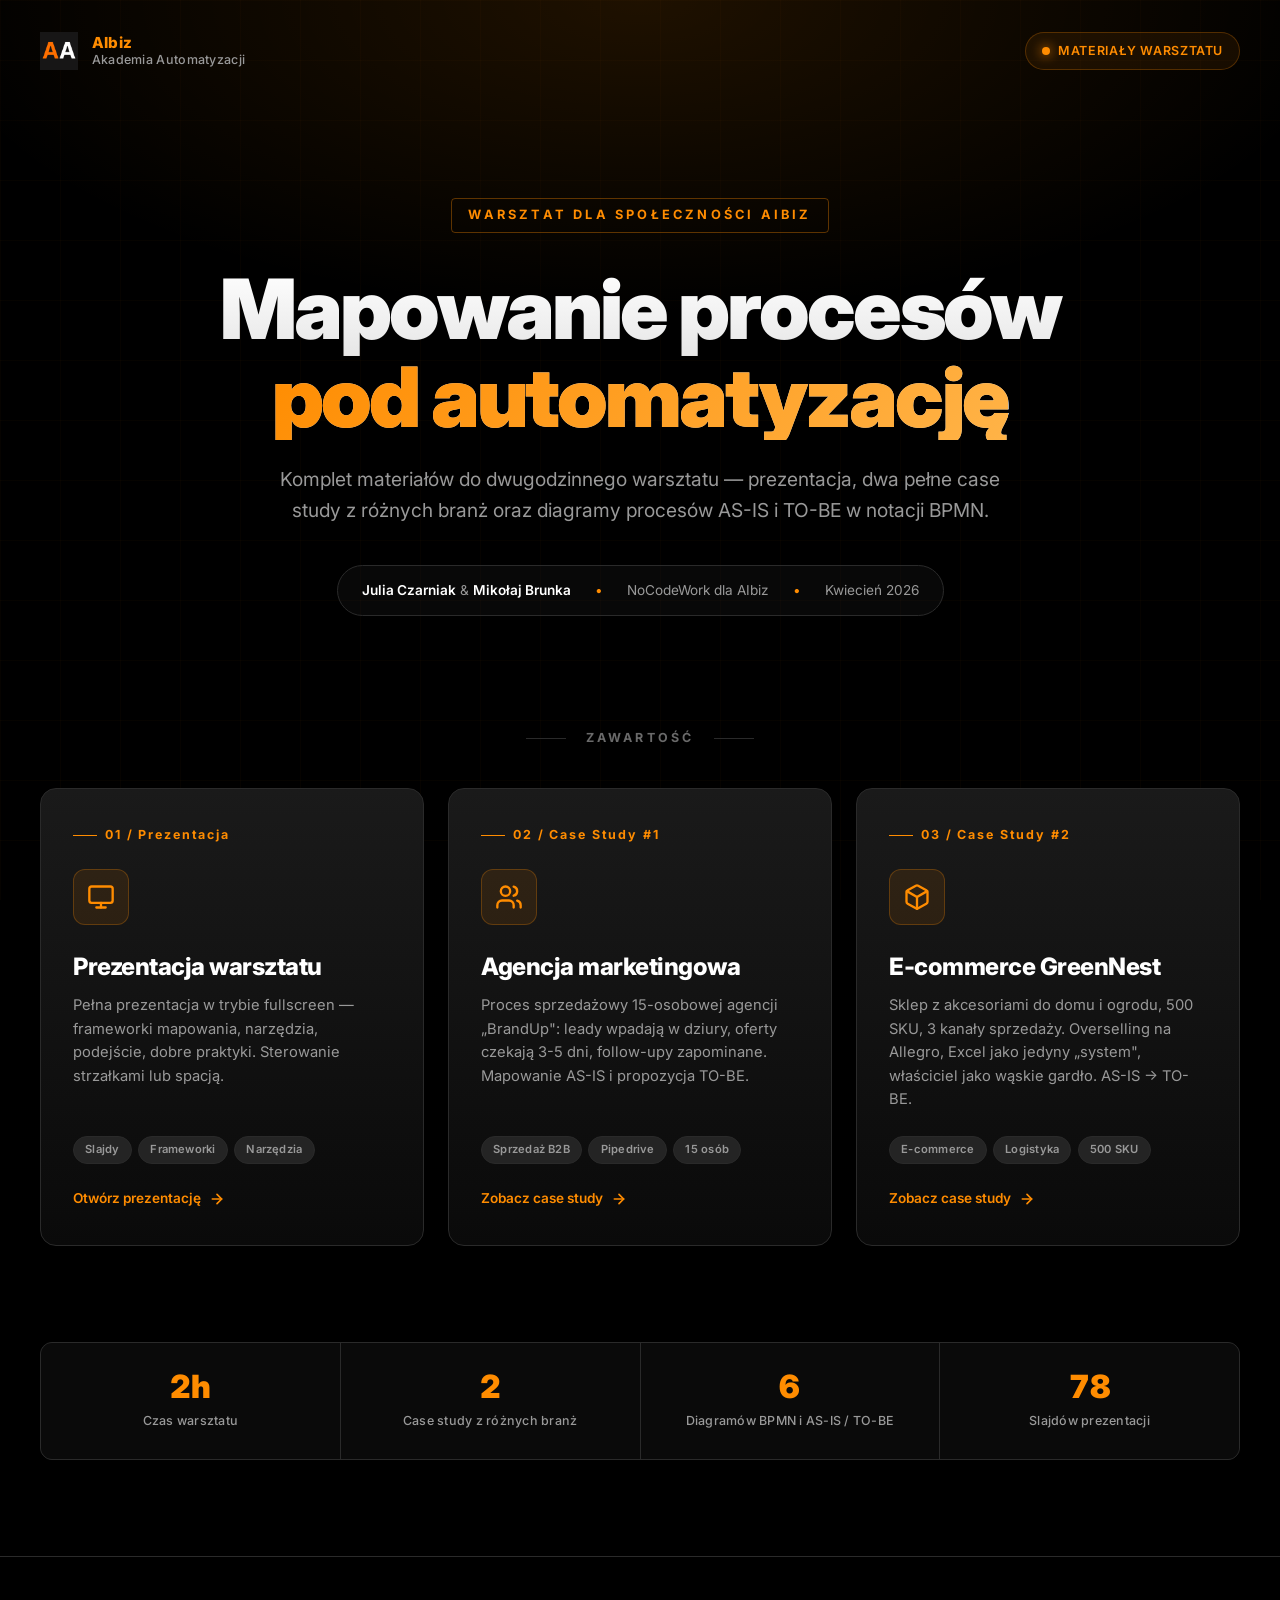
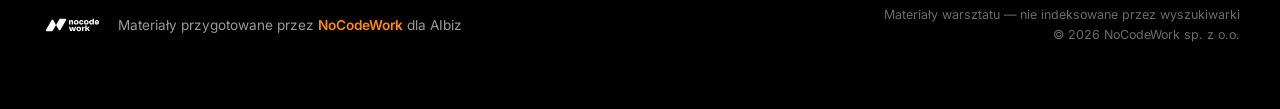
==== index.html @ ae474ed1 "Initial: hub + 2 case studies + prezentacja Materiały warsztatu AIbiz "Mapowanie procesów pod automa" ====
<!DOCTYPE html>
<html lang="pl">
<head>
<meta charset="UTF-8">
<meta name="viewport" content="width=device-width, initial-scale=1.0">
<meta name="robots" content="noindex, nofollow">
<title>Mapowanie procesów pod automatyzację — Warsztat AIbiz</title>
<meta name="description" content="Materiały warsztatu AIbiz — Mapowanie procesów pod automatyzację. Przygotowane przez NoCodeWork.">
<link rel="icon" type="image/png" href="assets/logo-aibiz.png">
<style>
  @import url('https://fonts.googleapis.com/css2?family=Inter:wght@300;400;500;600;700;800;900&display=swap');

  :root {
    --orange: #FF8C00;
    --orange-soft: #FFB347;
    --black: #000000;
    --black-2: #0A0A0A;
    --black-3: #1A1A1A;
    --black-4: #242424;
    --line: #2A2A2A;
    --white: #FFFFFF;
    --dim: #999999;
    --dim-2: #6A6A6A;
  }

  * { margin: 0; padding: 0; box-sizing: border-box; }

  html { scroll-behavior: smooth; }

  body {
    background: var(--black);
    color: var(--white);
    font-family: 'Inter', -apple-system, system-ui, sans-serif;
    font-weight: 400;
    line-height: 1.6;
    -webkit-font-smoothing: antialiased;
    min-height: 100vh;
    overflow-x: hidden;
  }

  a { color: inherit; text-decoration: none; }

  /* ─── Background grid ─── */
  body::before {
    content: '';
    position: fixed;
    inset: 0;
    background-image:
      linear-gradient(rgba(255,140,0,0.025) 1px, transparent 1px),
      linear-gradient(90deg, rgba(255,140,0,0.025) 1px, transparent 1px);
    background-size: 60px 60px;
    pointer-events: none;
    z-index: 0;
  }

  body::after {
    content: '';
    position: fixed;
    inset: 0;
    background: radial-gradient(ellipse 80% 50% at 50% 0%, rgba(255,140,0,0.12) 0%, transparent 70%);
    pointer-events: none;
    z-index: 0;
  }

  main { position: relative; z-index: 1; }

  /* ─── Header ─── */
  .top-bar {
    display: flex;
    justify-content: space-between;
    align-items: center;
    padding: 2rem 2.5rem;
    max-width: 1280px;
    margin: 0 auto;
  }

  .top-bar .brand {
    display: flex;
    align-items: center;
    gap: 0.85rem;
    font-weight: 700;
    font-size: 0.95rem;
    letter-spacing: 0.02em;
  }

  .top-bar .brand img {
    width: 38px;
    height: 38px;
    object-fit: contain;
  }

  .top-bar .brand-text {
    display: flex;
    flex-direction: column;
    line-height: 1.2;
  }

  .top-bar .brand-text strong { color: var(--orange); font-weight: 800; }
  .top-bar .brand-text span { color: var(--dim); font-size: 0.78rem; font-weight: 500; }

  .badge {
    display: inline-flex;
    align-items: center;
    gap: 0.5rem;
    padding: 0.5rem 1rem;
    background: rgba(255,140,0,0.08);
    border: 1px solid rgba(255,140,0,0.25);
    border-radius: 100px;
    font-size: 0.78rem;
    font-weight: 600;
    color: var(--orange);
    letter-spacing: 0.05em;
    text-transform: uppercase;
  }

  .badge::before {
    content: '';
    width: 8px;
    height: 8px;
    border-radius: 50%;
    background: var(--orange);
    box-shadow: 0 0 12px var(--orange);
    animation: pulse 2s ease-in-out infinite;
  }

  @keyframes pulse {
    0%, 100% { opacity: 1; transform: scale(1); }
    50% { opacity: 0.6; transform: scale(0.85); }
  }

  /* ─── Hero ─── */
  .hero {
    max-width: 1280px;
    margin: 0 auto;
    padding: 6rem 2.5rem 5rem;
    text-align: center;
  }

  .hero .eyebrow {
    display: inline-block;
    font-size: 0.8rem;
    font-weight: 700;
    letter-spacing: 0.25em;
    text-transform: uppercase;
    color: var(--orange);
    margin-bottom: 2rem;
    padding: 0.4rem 1rem;
    border: 1px solid rgba(255,140,0,0.35);
    border-radius: 4px;
  }

  .hero h1 {
    font-size: clamp(2.5rem, 6.5vw, 5.5rem);
    font-weight: 900;
    line-height: 1.05;
    letter-spacing: -0.035em;
    margin-bottom: 1.5rem;
    background: linear-gradient(180deg, #fff 0%, #d0d0d0 100%);
    -webkit-background-clip: text;
    background-clip: text;
    color: transparent;
  }

  .hero h1 .accent {
    background: linear-gradient(135deg, #FF8C00 0%, #FFB347 100%);
    -webkit-background-clip: text;
    background-clip: text;
    color: transparent;
    display: inline-block;
  }

  .hero p.lead {
    font-size: clamp(1.05rem, 1.5vw, 1.25rem);
    color: var(--dim);
    max-width: 720px;
    margin: 0 auto 2.5rem;
    font-weight: 400;
    line-height: 1.6;
  }

  .hero .meta-row {
    display: inline-flex;
    align-items: center;
    gap: 1.5rem;
    padding: 0.85rem 1.5rem;
    background: rgba(255,255,255,0.03);
    border: 1px solid var(--line);
    border-radius: 100px;
    font-size: 0.85rem;
    color: var(--dim);
  }

  .hero .meta-row strong { color: var(--white); font-weight: 600; }
  .hero .meta-row .dot { color: var(--orange); }

  /* ─── Cards section ─── */
  .cards-section {
    max-width: 1280px;
    margin: 0 auto;
    padding: 2rem 2.5rem 6rem;
  }

  .section-label {
    text-align: center;
    font-size: 0.78rem;
    font-weight: 700;
    letter-spacing: 0.25em;
    text-transform: uppercase;
    color: var(--dim-2);
    margin-bottom: 2.5rem;
    position: relative;
  }

  .section-label::before,
  .section-label::after {
    content: '';
    display: inline-block;
    width: 40px;
    height: 1px;
    background: var(--line);
    vertical-align: middle;
    margin: 0 1.25rem;
  }

  .cards {
    display: grid;
    grid-template-columns: repeat(3, 1fr);
    gap: 1.5rem;
  }

  .card {
    background: linear-gradient(180deg, var(--black-3) 0%, var(--black-2) 100%);
    border: 1px solid var(--line);
    border-radius: 16px;
    padding: 2.25rem 2rem;
    display: flex;
    flex-direction: column;
    position: relative;
    overflow: hidden;
    transition: all 0.3s cubic-bezier(0.2, 0.8, 0.2, 1);
    cursor: pointer;
    min-height: 360px;
  }

  .card::before {
    content: '';
    position: absolute;
    top: 0;
    left: 0;
    right: 0;
    height: 2px;
    background: linear-gradient(90deg, transparent, var(--orange), transparent);
    opacity: 0;
    transition: opacity 0.3s;
  }

  .card:hover {
    transform: translateY(-4px);
    border-color: rgba(255,140,0,0.4);
    box-shadow: 0 20px 60px rgba(255,140,0,0.08), 0 0 0 1px rgba(255,140,0,0.1);
  }

  .card:hover::before { opacity: 1; }

  .card .num {
    font-size: 0.78rem;
    font-weight: 700;
    color: var(--orange);
    letter-spacing: 0.15em;
    margin-bottom: 1.5rem;
    display: flex;
    align-items: center;
    gap: 0.5rem;
  }

  .card .num::before {
    content: '';
    width: 24px;
    height: 1px;
    background: var(--orange);
  }

  .card .icon {
    width: 56px;
    height: 56px;
    background: rgba(255,140,0,0.1);
    border: 1px solid rgba(255,140,0,0.25);
    border-radius: 12px;
    display: flex;
    align-items: center;
    justify-content: center;
    margin-bottom: 1.75rem;
    color: var(--orange);
  }

  .card h3 {
    font-size: 1.5rem;
    font-weight: 800;
    line-height: 1.2;
    margin-bottom: 0.75rem;
    letter-spacing: -0.02em;
  }

  .card p.desc {
    font-size: 0.92rem;
    color: var(--dim);
    line-height: 1.6;
    margin-bottom: 1.5rem;
    flex: 1;
  }

  .card .tags {
    display: flex;
    flex-wrap: wrap;
    gap: 0.4rem;
    margin-bottom: 1.5rem;
  }

  .card .tag {
    font-size: 0.7rem;
    font-weight: 600;
    padding: 0.25rem 0.7rem;
    background: var(--black-4);
    border: 1px solid var(--line);
    border-radius: 100px;
    color: var(--dim);
    letter-spacing: 0.02em;
  }

  .card .arrow {
    display: flex;
    align-items: center;
    gap: 0.5rem;
    font-size: 0.85rem;
    font-weight: 600;
    color: var(--orange);
    margin-top: auto;
  }

  .card .arrow svg {
    transition: transform 0.3s;
  }

  .card:hover .arrow svg {
    transform: translateX(4px);
  }

  /* ─── Info bar ─── */
  .info-bar {
    max-width: 1280px;
    margin: 0 auto;
    padding: 0 2.5rem 6rem;
  }

  .info-grid {
    display: grid;
    grid-template-columns: repeat(4, 1fr);
    gap: 1px;
    background: var(--line);
    border: 1px solid var(--line);
    border-radius: 12px;
    overflow: hidden;
  }

  .info-item {
    background: var(--black-2);
    padding: 1.75rem 1.5rem;
    text-align: center;
  }

  .info-item .num {
    font-size: 2rem;
    font-weight: 900;
    color: var(--orange);
    line-height: 1;
    margin-bottom: 0.5rem;
    font-variant-numeric: tabular-nums;
  }

  .info-item .label {
    font-size: 0.78rem;
    color: var(--dim);
    font-weight: 500;
    letter-spacing: 0.02em;
  }

  /* ─── Footer ─── */
  footer {
    max-width: 1280px;
    margin: 0 auto;
    padding: 3rem 2.5rem 4rem;
    border-top: 1px solid var(--line);
    display: flex;
    justify-content: space-between;
    align-items: center;
    flex-wrap: wrap;
    gap: 1.5rem;
    position: relative;
    z-index: 1;
  }

  footer .credit {
    display: flex;
    align-items: center;
    gap: 0.85rem;
    font-size: 0.85rem;
    color: var(--dim);
  }

  footer .credit img {
    height: 24px;
    width: auto;
  }

  footer .credit a {
    color: var(--orange);
    font-weight: 600;
    transition: opacity 0.2s;
  }

  footer .credit a:hover { opacity: 0.75; }

  footer .note {
    font-size: 0.78rem;
    color: var(--dim-2);
    text-align: right;
  }

  /* ─── Responsive ─── */
  @media (max-width: 900px) {
    .cards { grid-template-columns: 1fr; }
    .info-grid { grid-template-columns: repeat(2, 1fr); }
    .hero { padding: 3rem 1.5rem 3rem; }
    .top-bar { padding: 1.5rem; flex-wrap: wrap; gap: 1rem; }
    .cards-section, .info-bar { padding-left: 1.5rem; padding-right: 1.5rem; }
    footer { padding: 2.5rem 1.5rem; flex-direction: column; text-align: center; }
    footer .note { text-align: center; }
    .hero .meta-row { flex-direction: column; gap: 0.5rem; padding: 1rem 1.5rem; }
  }
</style>
</head>
<body>
<main>

<header class="top-bar">
  <div class="brand">
    <img src="assets/logo-aibiz.png" alt="AIbiz">
    <div class="brand-text">
      <strong>AIbiz</strong>
      <span>Akademia Automatyzacji</span>
    </div>
  </div>
  <span class="badge">Materiały warsztatu</span>
</header>

<section class="hero">
  <span class="eyebrow">Warsztat dla społeczności AIbiz</span>
  <h1>Mapowanie procesów<br><span class="accent">pod automatyzację</span></h1>
  <p class="lead">
    Komplet materiałów do dwugodzinnego warsztatu — prezentacja, dwa pełne case study z różnych branż oraz diagramy procesów AS-IS i TO-BE w notacji BPMN.
  </p>
  <div class="meta-row">
    <span><strong>Julia Czarniak</strong> &amp; <strong>Mikołaj Brunka</strong></span>
    <span class="dot">•</span>
    <span>NoCodeWork dla AIbiz</span>
    <span class="dot">•</span>
    <span>Kwiecień 2026</span>
  </div>
</section>

<section class="cards-section">
  <div class="section-label">Zawartość</div>
  <div class="cards">

    <a href="prezentacja.html" class="card">
      <div class="num">01 / Prezentacja</div>
      <div class="icon">
        <svg width="28" height="28" viewBox="0 0 24 24" fill="none" stroke="currentColor" stroke-width="2" stroke-linecap="round" stroke-linejoin="round">
          <rect x="2" y="3" width="20" height="14" rx="2" ry="2"/>
          <line x1="8" y1="21" x2="16" y2="21"/>
          <line x1="12" y1="17" x2="12" y2="21"/>
        </svg>
      </div>
      <h3>Prezentacja warsztatu</h3>
      <p class="desc">
        Pełna prezentacja w trybie fullscreen — frameworki mapowania, narzędzia, podejście, dobre praktyki. Sterowanie strzałkami lub spacją.
      </p>
      <div class="tags">
        <span class="tag">Slajdy</span>
        <span class="tag">Frameworki</span>
        <span class="tag">Narzędzia</span>
      </div>
      <div class="arrow">
        Otwórz prezentację
        <svg width="16" height="16" viewBox="0 0 24 24" fill="none" stroke="currentColor" stroke-width="2.5" stroke-linecap="round" stroke-linejoin="round">
          <line x1="5" y1="12" x2="19" y2="12"/>
          <polyline points="12 5 19 12 12 19"/>
        </svg>
      </div>
    </a>

    <a href="case-study-1.html" class="card">
      <div class="num">02 / Case Study #1</div>
      <div class="icon">
        <svg width="28" height="28" viewBox="0 0 24 24" fill="none" stroke="currentColor" stroke-width="2" stroke-linecap="round" stroke-linejoin="round">
          <path d="M16 21v-2a4 4 0 0 0-4-4H6a4 4 0 0 0-4 4v2"/>
          <circle cx="9" cy="7" r="4"/>
          <path d="M22 21v-2a4 4 0 0 0-3-3.87"/>
          <path d="M16 3.13a4 4 0 0 1 0 7.75"/>
        </svg>
      </div>
      <h3>Agencja marketingowa</h3>
      <p class="desc">
        Proces sprzedażowy 15-osobowej agencji „BrandUp": leady wpadają w dziury, oferty czekają 3-5 dni, follow-upy zapominane. Mapowanie AS-IS i propozycja TO-BE.
      </p>
      <div class="tags">
        <span class="tag">Sprzedaż B2B</span>
        <span class="tag">Pipedrive</span>
        <span class="tag">15 osób</span>
      </div>
      <div class="arrow">
        Zobacz case study
        <svg width="16" height="16" viewBox="0 0 24 24" fill="none" stroke="currentColor" stroke-width="2.5" stroke-linecap="round" stroke-linejoin="round">
          <line x1="5" y1="12" x2="19" y2="12"/>
          <polyline points="12 5 19 12 12 19"/>
        </svg>
      </div>
    </a>

    <a href="case-study-2.html" class="card">
      <div class="num">03 / Case Study #2</div>
      <div class="icon">
        <svg width="28" height="28" viewBox="0 0 24 24" fill="none" stroke="currentColor" stroke-width="2" stroke-linecap="round" stroke-linejoin="round">
          <path d="M21 16V8a2 2 0 0 0-1-1.73l-7-4a2 2 0 0 0-2 0l-7 4A2 2 0 0 0 3 8v8a2 2 0 0 0 1 1.73l7 4a2 2 0 0 0 2 0l7-4A2 2 0 0 0 21 16z"/>
          <polyline points="3.27 6.96 12 12.01 20.73 6.96"/>
          <line x1="12" y1="22.08" x2="12" y2="12"/>
        </svg>
      </div>
      <h3>E-commerce GreenNest</h3>
      <p class="desc">
        Sklep z akcesoriami do domu i ogrodu, 500 SKU, 3 kanały sprzedaży. Overselling na Allegro, Excel jako jedyny „system", właściciel jako wąskie gardło. AS-IS → TO-BE.
      </p>
      <div class="tags">
        <span class="tag">E-commerce</span>
        <span class="tag">Logistyka</span>
        <span class="tag">500 SKU</span>
      </div>
      <div class="arrow">
        Zobacz case study
        <svg width="16" height="16" viewBox="0 0 24 24" fill="none" stroke="currentColor" stroke-width="2.5" stroke-linecap="round" stroke-linejoin="round">
          <line x1="5" y1="12" x2="19" y2="12"/>
          <polyline points="12 5 19 12 12 19"/>
        </svg>
      </div>
    </a>

  </div>
</section>

<section class="info-bar">
  <div class="info-grid">
    <div class="info-item">
      <div class="num">2h</div>
      <div class="label">Czas warsztatu</div>
    </div>
    <div class="info-item">
      <div class="num">2</div>
      <div class="label">Case study z różnych branż</div>
    </div>
    <div class="info-item">
      <div class="num">6</div>
      <div class="label">Diagramów BPMN i AS-IS / TO-BE</div>
    </div>
    <div class="info-item">
      <div class="num">78</div>
      <div class="label">Slajdów prezentacji</div>
    </div>
  </div>
</section>

<footer>
  <div class="credit">
    <img src="assets/nocodework-logo-white.svg" alt="NoCodeWork">
    <span>Materiały przygotowane przez <a href="https://nocodework.io" target="_blank" rel="noopener">NoCodeWork</a> dla AIbiz</span>
  </div>
  <div class="note">
    Materiały warsztatu — nie indeksowane przez wyszukiwarki<br>
    © 2026 NoCodeWork sp. z o.o.
  </div>
</footer>

</main>
</body>
</html>
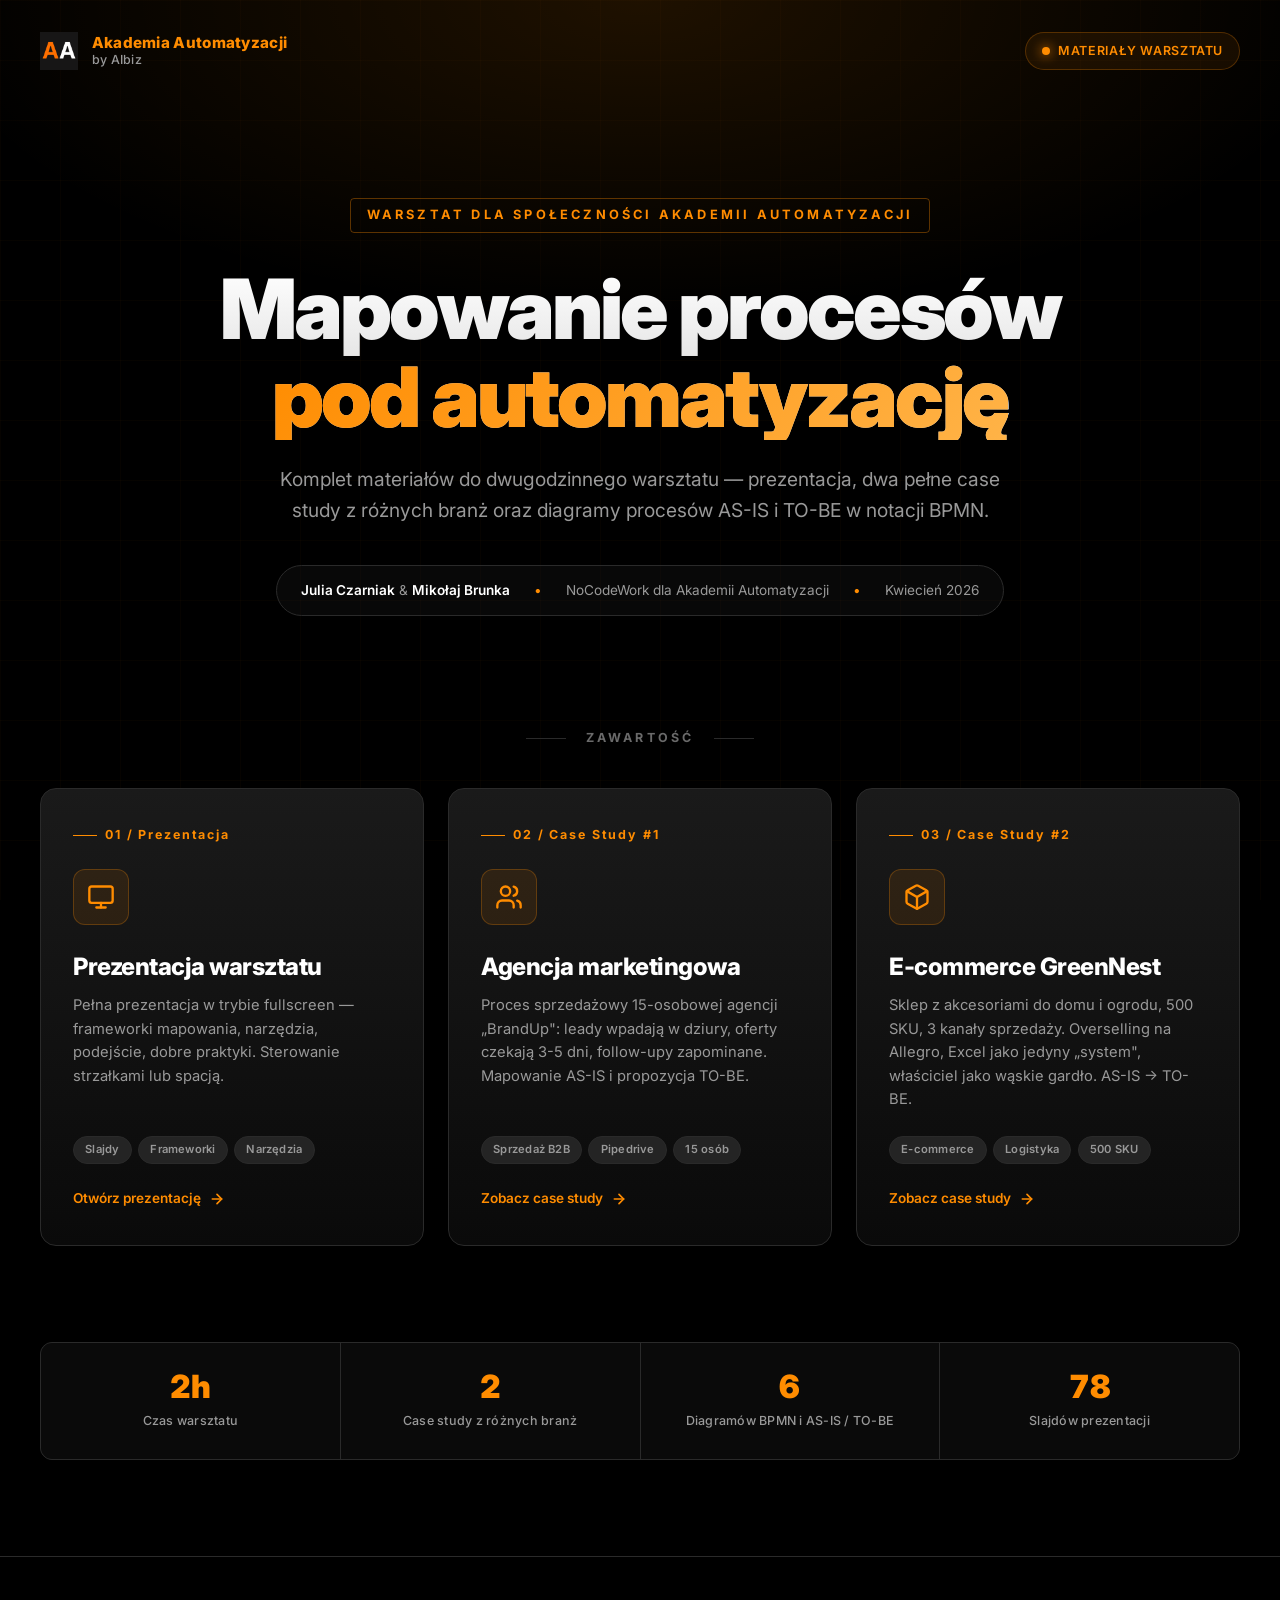
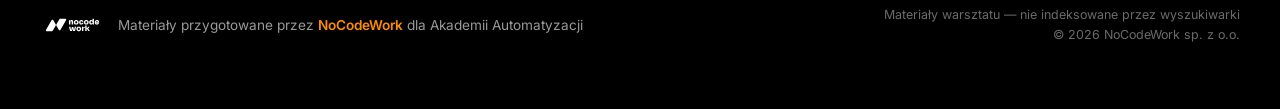
==== commit a7a604f2: "Rebrand: AIbiz → Akademia Automatyzacji jako primary Główna nazwa marki: "Akademia Automatyzacji" (s" ====
--- a/index.html
+++ b/index.html
@@ -4,8 +4,8 @@
 <meta charset="UTF-8">
 <meta name="viewport" content="width=device-width, initial-scale=1.0">
 <meta name="robots" content="noindex, nofollow">
-<title>Mapowanie procesów pod automatyzację — Warsztat AIbiz</title>
-<meta name="description" content="Materiały warsztatu AIbiz — Mapowanie procesów pod automatyzację. Przygotowane przez NoCodeWork.">
+<title>Mapowanie procesów pod automatyzację — Akademia Automatyzacji</title>
+<meta name="description" content="Materiały warsztatu Akademii Automatyzacji — Mapowanie procesów pod automatyzację. Przygotowane przez NoCodeWork.">
 <link rel="icon" type="image/png" href="assets/logo-aibiz.png">
 <style>
   @import url('https://fonts.googleapis.com/css2?family=Inter:wght@300;400;500;600;700;800;900&display=swap');
@@ -444,17 +444,17 @@
 
 <header class="top-bar">
   <div class="brand">
-    <img src="assets/logo-aibiz.png" alt="AIbiz">
+    <img src="assets/logo-aibiz.png" alt="Akademia Automatyzacji">
     <div class="brand-text">
-      <strong>AIbiz</strong>
-      <span>Akademia Automatyzacji</span>
+      <strong>Akademia Automatyzacji</strong>
+      <span>by AIbiz</span>
     </div>
   </div>
   <span class="badge">Materiały warsztatu</span>
 </header>
 
 <section class="hero">
-  <span class="eyebrow">Warsztat dla społeczności AIbiz</span>
+  <span class="eyebrow">Warsztat dla społeczności Akademii Automatyzacji</span>
   <h1>Mapowanie procesów<br><span class="accent">pod automatyzację</span></h1>
   <p class="lead">
     Komplet materiałów do dwugodzinnego warsztatu — prezentacja, dwa pełne case study z różnych branż oraz diagramy procesów AS-IS i TO-BE w notacji BPMN.
@@ -462,7 +462,7 @@
   <div class="meta-row">
     <span><strong>Julia Czarniak</strong> &amp; <strong>Mikołaj Brunka</strong></span>
     <span class="dot">•</span>
-    <span>NoCodeWork dla AIbiz</span>
+    <span>NoCodeWork dla Akademii Automatyzacji</span>
     <span class="dot">•</span>
     <span>Kwiecień 2026</span>
   </div>
@@ -581,7 +581,7 @@
 <footer>
   <div class="credit">
     <img src="assets/nocodework-logo-white.svg" alt="NoCodeWork">
-    <span>Materiały przygotowane przez <a href="https://nocodework.io" target="_blank" rel="noopener">NoCodeWork</a> dla AIbiz</span>
+    <span>Materiały przygotowane przez <a href="https://nocodework.io" target="_blank" rel="noopener">NoCodeWork</a> dla Akademii Automatyzacji</span>
   </div>
   <div class="note">
     Materiały warsztatu — nie indeksowane przez wyszukiwarki<br>
